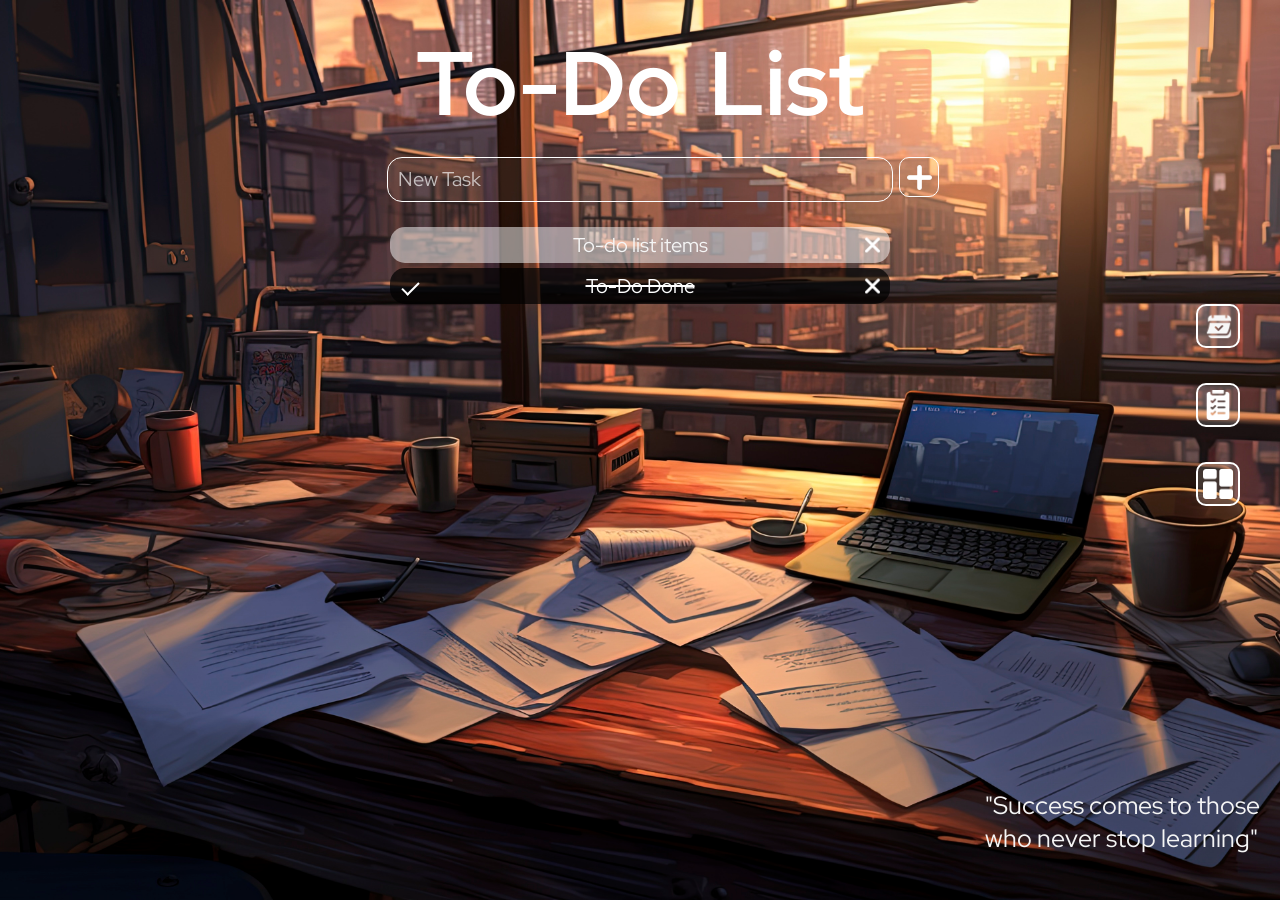
==== todo.html @ db8356a6 "added to-do list" ====
<html>
<head>

<link rel="preconnect" href="https://fonts.googleapis.com">
<link rel="preconnect" href="https://fonts.gstatic.com" crossorigin>
<link href="https://fonts.googleapis.com/css2?family=Lilita+One&family=Red+Hat+Display:ital,wght@0,300..900;1,300..900&display=swap" rel="stylesheet">

<link rel="stylesheet" href="css/todo.css">

</head>
<body>
    <div id = "d1">
        <h1 class = "d1">To-Do List</h1>
        <ul class="d1"><br>
            <li class="d1"><img src="assets/icons/calendar.png"></li>
            <li class ="d1" ><img src="assets/icons/todo.png"></li>
            <li class = "d1"><img src="assets/icons/dashboard.png"></li>
        </ul>
    </div>
    <center>
    <div id="todo">
        <input type="text" id="bar" placeholder="New Task">
        <button id="aa" type = "submit"><img src="assets/icons/add.png" width="25"></button>
    </div>
    <ul id = "al">
        <li class="unchecked">To-do list items</li>
        <li class="checked">To-Do Done</li>
    </ul>
    </center>
    <div id = "d3">
        <p id = "motivation">"Success comes to those<br>who never stop learning"</p>
    </div>
</body>
<script src="js/todo.js"></script>
</html>
---- css/todo.css ----
body{
    background-color: blueviolet;
    color: whitesmoke;
    background-image: url("../assets/images/bg1.jpg");
    background-position: center;
    background-size: cover;
    font-family:Red Hat Display;
}
#d1{
       color:white;
       display: flex;
       align-items: center;
}

h1.d1{
     font-family:Red Hat Display;
     /*font-variant: small-caps;*/
     word-spacing: 10px;
     font-size: 90px;
     border: 2px,hidden;
     text-align: center;
     padding: 10px 20px;
     margin: 5px;
     width: 100%;

}
ul.d1 {
  list-style-type: none;
  padding: 10px;
  margin: 0;

  position: fixed;
  top: 43%;
  right: 20px;

  transform: translateY(-50%);

  display: flex;
  flex-direction: column;
  gap: 15px;
  
}
ul.d1 li{
  display: flex;
  align-items: center;
  gap: 10px;
  background-color: rgba(0,0,0,0);
}
ul li.d1 img{
  width: 30px;
  height: 30px;
  background: rgba(255, 255, 255, 0.15);
  border: solid 2px white;
  padding: 5px;
  border-radius: 10px;
}

#motivation{
  position: fixed;
  bottom: 20px;
  right: 20px;
  font-family: Red Hat Display;
  font-size: 25px;
}
input#bar{
  display: flex;
  gap: 10px;
  padding: 10px;
  border-radius: 15px;
  width: 40%;
  font-size: 20px;
  background: rgba(255, 255, 255, 0.05);
  backdrop-filter: blur(200px);
  -webkit-backdrop-filter: blur(10px);
  border: 1px solid rgba(255, 255, 255, 1);
  color: whitesmoke;

}
::placeholder {
  color: whitesmoke;
  opacity:0.7 ; /* Firefox */
  font-family: Red Hat Display;

}

button#aa{
  padding: 5px;
    margin-top:25px;
    margin-right:15px;
    width: 40px;
    height:40px;
    background: rgba(255, 255, 255, 0.05);
    backdrop-filter: blur(200px);
    -webkit-backdrop-filter: blur(10px);
    border: 1px solid rgba(255, 255, 255, 1);
    color: rgb(255, 0, 0);
    border-radius: 25%;
    padding: 5px;
    margin-top:-45px;
    margin-left: 45%;
    margin-right: 10px;
}

ul#al{
  margin : 10px;
  padding: 10px;
}

ul li{
  cursor: pointer;
  position: relative;
  list-style-type:none ;
  padding: 5px;
  margin: 5px;
  background:rgba(255,255,255, 0.5);
  font-size: 20px;
  transition: 0.2s;
  border-radius: 15px;
  width: 40%;

  /* make the list items unselectable */
  -webkit-user-select: none;
  -moz-user-select: none;
  -ms-user-select: none;
  user-select: none;
}

ul li:hover {
  background: rgba(0, 0, 0, 0.1);
}

ul li.checked {
  background: rgba(0, 0, 0, 0.7);
  color: #fff;
  text-decoration: line-through;
}

ul li.checked::before {
  content: '';
  position: absolute;
  border-color: #fff;
  border-style: solid;
  border-width: 0 2px 2px 0;
  top: 10px;
  left: 16px;
  transform: rotate(45deg);
  height: 15px;
  width: 7px;
}

/* Style the close button */
.close {
  position: absolute;
  right: 10px;
  top: 50%;
  transform: translateY(-50%);
  cursor: pointer;
}

.close img:hover {
  opacity: 0.6;
  transform: scale(1.2);
  transition: 0.2s;
}
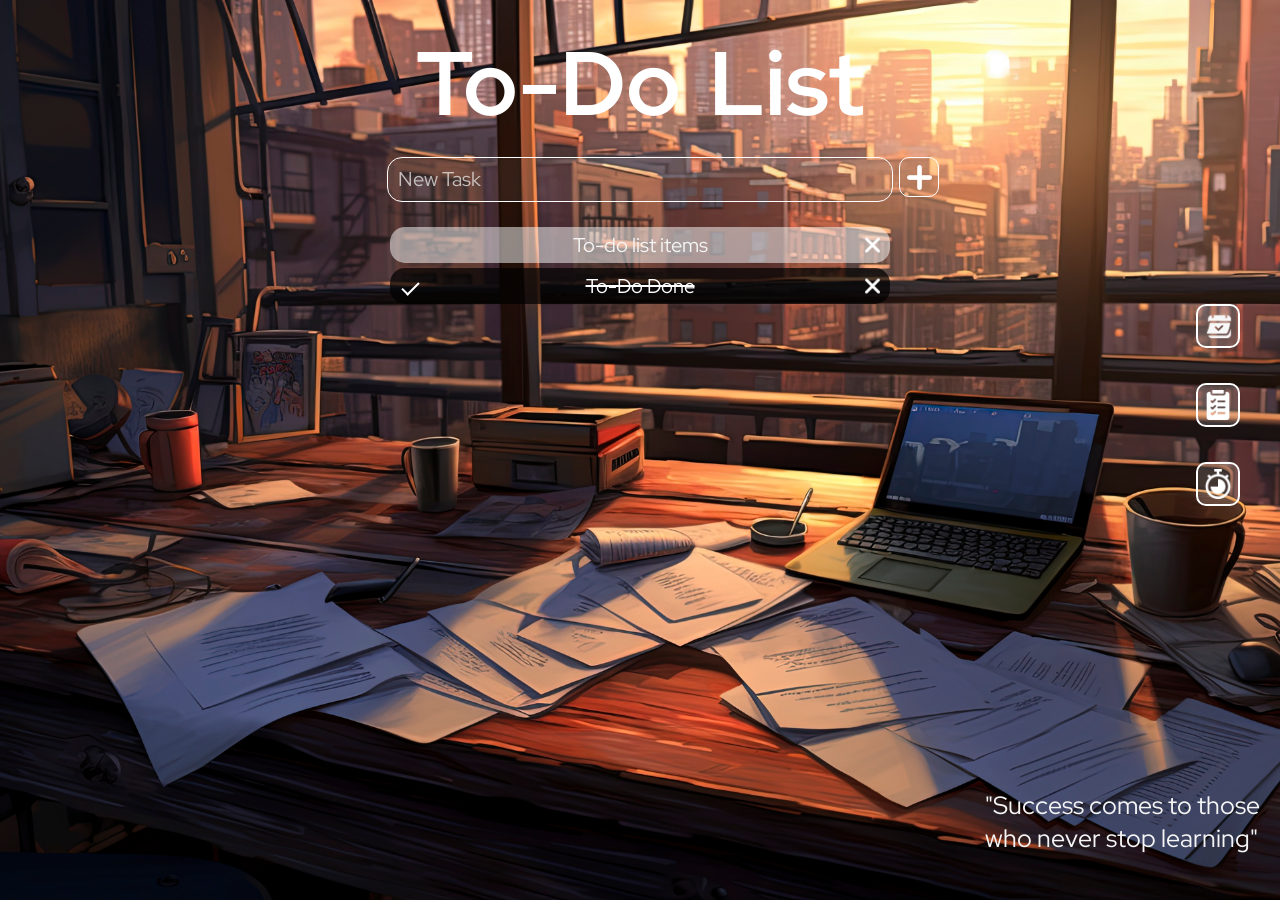
==== commit a2ffb8ea: "Calender added and Linked" ====
--- a/todo.html
+++ b/todo.html
@@ -12,9 +12,9 @@
     <div id = "d1">
         <h1 class = "d1">To-Do List</h1>
         <ul class="d1"><br>
-            <li class="d1"><img src="assets/icons/calendar.png"></li>
+            <li class="d1"><a href="calendar.html"><img src="assets/icons/calendar.png"></a></li>
             <li class ="d1" ><img src="assets/icons/todo.png"></li>
-            <li class = "d1"><img src="assets/icons/dashboard.png"></li>
+            <li class = "d1"><a href="index.html"><img src="assets/icons/timer.png"></a></li>
         </ul>
     </div>
     <center>
